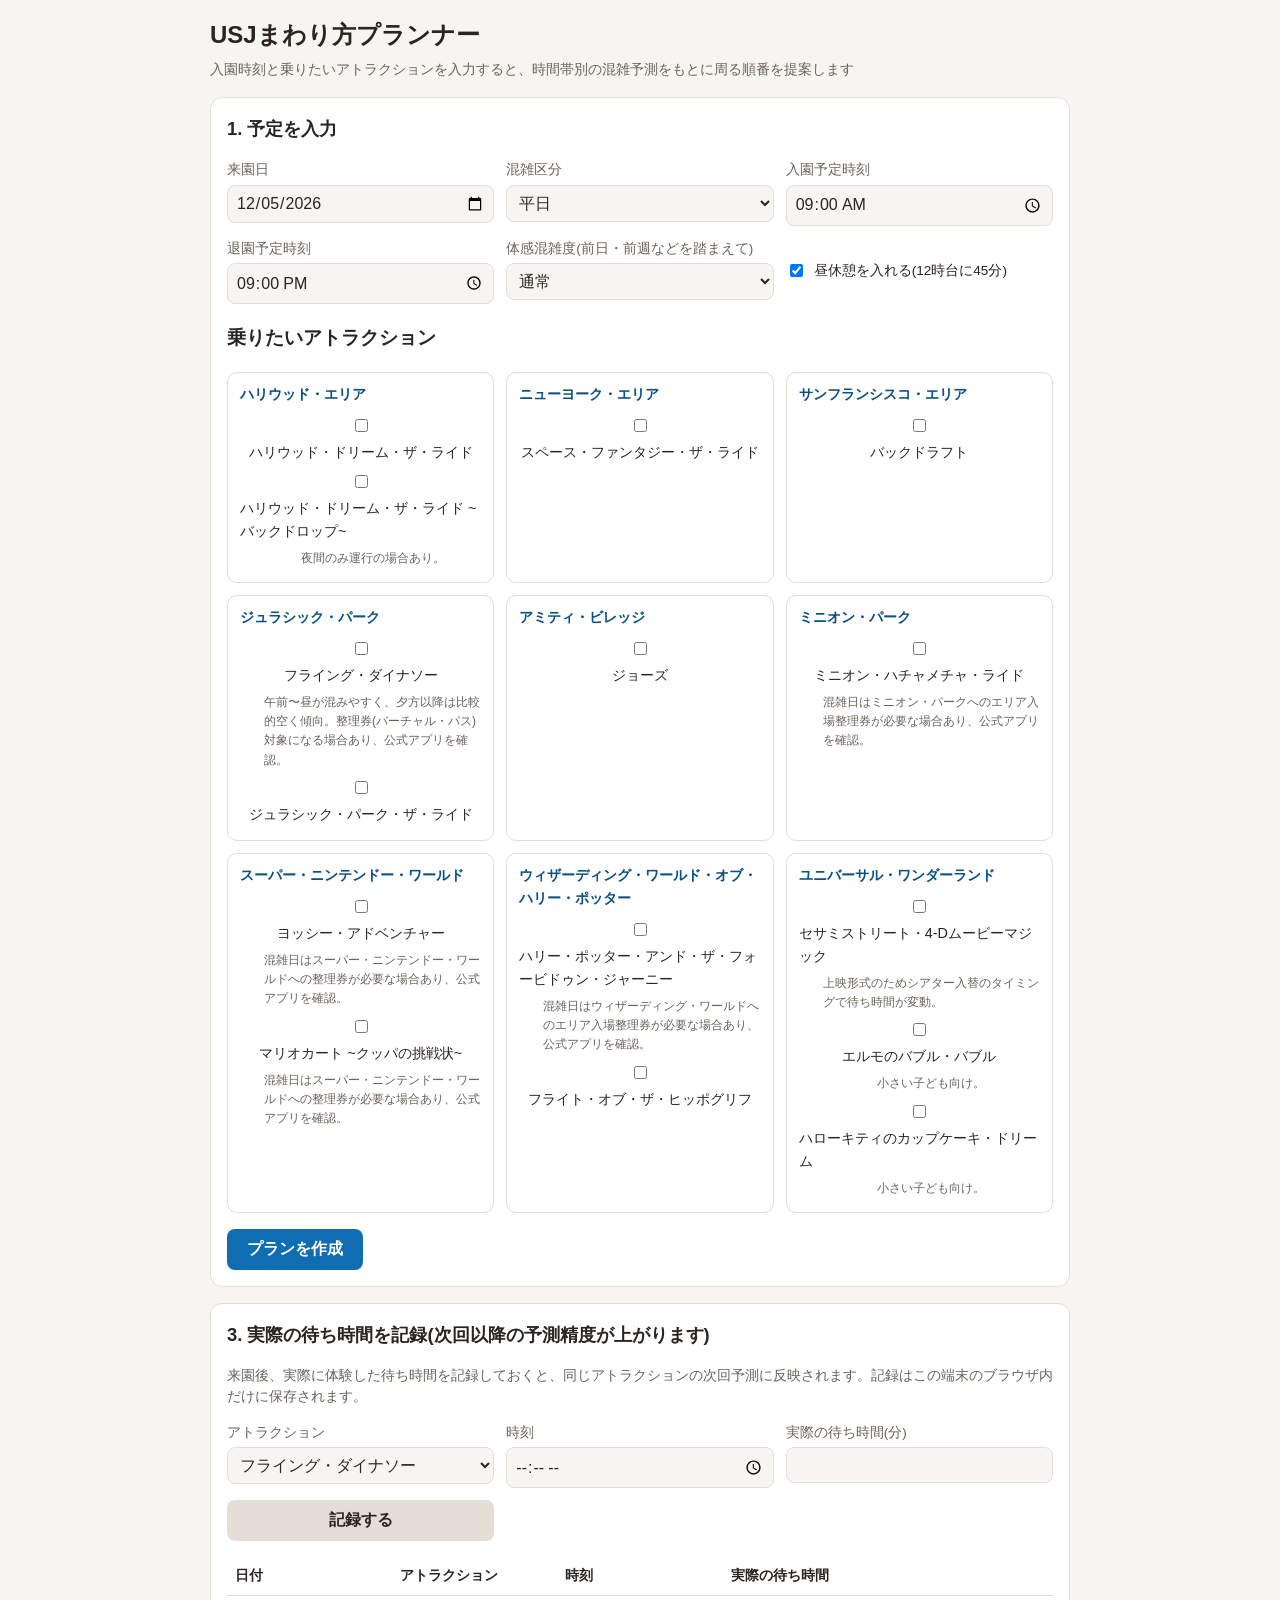
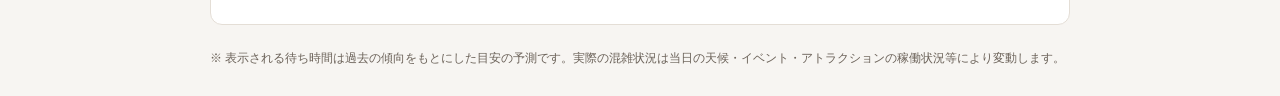
==== index.html @ 308ac6e0 "USJまわり方プランナーの初期実装を追加 来園時刻と乗りたいアトラクションを入力すると、時間帯別の混雑予測カーブに 基づいて周る順番と予想待ち時間を提案する静的Webアプリ。実際の待ち時間を 記録して" ====
<!doctype html>
<html lang="ja">
<head>
  <meta charset="UTF-8" />
  <meta name="viewport" content="width=device-width, initial-scale=1.0" />
  <title>USJまわり方プランナー</title>
  <link rel="stylesheet" href="style.css" />
</head>
<body>
  <header class="app-header">
    <h1>USJまわり方プランナー</h1>
    <p class="subtitle">入園時刻と乗りたいアトラクションを入力すると、時間帯別の混雑予測をもとに周る順番を提案します</p>
  </header>

  <main>
    <section class="card" id="form-section">
      <h2>1. 予定を入力</h2>
      <form id="plan-form">
        <div class="form-grid">
          <label>
            来園日
            <input type="date" id="visit-date" required />
          </label>
          <label>
            混雑区分
            <select id="day-type">
              <option value="weekday">平日</option>
              <option value="weekend">土日</option>
              <option value="holiday">祝日</option>
              <option value="peak">繁忙期(夏休み・GW・年末年始など)</option>
              <option value="event">イベント開催期(ハロウィン・クリスマスなど)</option>
            </select>
          </label>
          <label>
            入園予定時刻
            <input type="time" id="entry-time" value="09:00" required />
          </label>
          <label>
            退園予定時刻
            <input type="time" id="exit-time" value="21:00" required />
          </label>
          <label>
            体感混雑度(前日・前週などを踏まえて)
            <select id="felt-crowd">
              <option value="-0.2">空いている見込み</option>
              <option value="-0.1">やや空いている見込み</option>
              <option value="0" selected>通常</option>
              <option value="0.1">やや混雑する見込み</option>
              <option value="0.25">非常に混雑する見込み</option>
            </select>
          </label>
          <label class="checkbox-label">
            <input type="checkbox" id="lunch-break" checked />
            昼休憩を入れる(12時台に45分)
          </label>
        </div>

        <h3>乗りたいアトラクション</h3>
        <div id="attraction-list" class="attraction-list"></div>

        <button type="submit" class="primary-btn">プランを作成</button>
      </form>
    </section>

    <section class="card" id="result-section" hidden>
      <h2>2. 提案プラン</h2>
      <div id="summary" class="summary"></div>
      <table class="plan-table">
        <thead>
          <tr>
            <th>順番</th>
            <th>アトラクション</th>
            <th>到着目安</th>
            <th>予想待ち時間</th>
            <th>乗車後</th>
            <th>メモ</th>
          </tr>
        </thead>
        <tbody id="plan-body"></tbody>
      </table>
      <div id="leftover" class="leftover" hidden></div>

      <h3>時間帯別の混雑予測</h3>
      <p class="hint">選択したアトラクションごとの、時間帯別の予想待ち時間です。バーが低いほど空いている目安です。</p>
      <div id="forecast-charts"></div>
    </section>

    <section class="card" id="log-section">
      <h2>3. 実際の待ち時間を記録(次回以降の予測精度が上がります)</h2>
      <p class="hint">来園後、実際に体験した待ち時間を記録しておくと、同じアトラクションの次回予測に反映されます。記録はこの端末のブラウザ内だけに保存されます。</p>
      <form id="log-form" class="form-grid">
        <label>
          アトラクション
          <select id="log-attraction"></select>
        </label>
        <label>
          時刻
          <input type="time" id="log-time" required />
        </label>
        <label>
          実際の待ち時間(分)
          <input type="number" id="log-wait" min="0" step="5" required />
        </label>
        <button type="submit" class="secondary-btn">記録する</button>
      </form>
      <table class="plan-table" id="log-table" hidden>
        <thead>
          <tr>
            <th>日付</th>
            <th>アトラクション</th>
            <th>時刻</th>
            <th>実際の待ち時間</th>
            <th></th>
          </tr>
        </thead>
        <tbody id="log-body"></tbody>
      </table>
    </section>
  </main>

  <footer>
    <p>※ 表示される待ち時間は過去の傾向をもとにした目安の予測です。実際の混雑状況は当日の天候・イベント・アトラクションの稼働状況等により変動します。</p>
  </footer>

  <script src="data.js"></script>
  <script src="app.js"></script>
</body>
</html>
---- style.css ----
:root {
  --bg: #f7f5f2;
  --card-bg: #ffffff;
  --text: #2b2420;
  --muted: #6b6259;
  --accent: #0f6db3;
  --accent-dark: #0a4f85;
  --border: #e4ded6;
  --danger: #b3401c;
  color-scheme: light;
}

@media (prefers-color-scheme: dark) {
  :root:not([data-theme="light"]) {
    --bg: #17140f;
    --card-bg: #241f19;
    --text: #f1ece4;
    --muted: #b8ada0;
    --accent: #5bb3ee;
    --accent-dark: #7fc4f4;
    --border: #3a332a;
    --danger: #ff8f66;
  }
}

:root[data-theme="dark"] {
  --bg: #17140f;
  --card-bg: #241f19;
  --text: #f1ece4;
  --muted: #b8ada0;
  --accent: #5bb3ee;
  --accent-dark: #7fc4f4;
  --border: #3a332a;
  --danger: #ff8f66;
}

* {
  box-sizing: border-box;
}

body {
  margin: 0;
  padding: 16px;
  padding-bottom: calc(16px + env(safe-area-inset-bottom, 0px));
  padding-top: calc(16px + env(safe-area-inset-top, 0px));
  background: var(--bg);
  color: var(--text);
  font-family: -apple-system, BlinkMacSystemFont, "Hiragino Sans", "Yu Gothic", sans-serif;
  line-height: 1.6;
}

.app-header {
  max-width: 860px;
  margin: 0 auto 16px;
}

.app-header h1 {
  margin: 0 0 4px;
  font-size: 1.5rem;
}

.subtitle {
  margin: 0;
  color: var(--muted);
  font-size: 0.9rem;
}

main {
  max-width: 860px;
  margin: 0 auto;
  display: flex;
  flex-direction: column;
  gap: 16px;
}

.card {
  background: var(--card-bg);
  border: 1px solid var(--border);
  border-radius: 12px;
  padding: 16px;
}

.card h2 {
  margin-top: 0;
  font-size: 1.15rem;
}

.form-grid {
  display: grid;
  grid-template-columns: repeat(auto-fit, minmax(200px, 1fr));
  gap: 12px;
  margin-bottom: 16px;
}

label {
  display: flex;
  flex-direction: column;
  gap: 4px;
  font-size: 0.85rem;
  color: var(--muted);
}

.checkbox-label {
  flex-direction: row;
  align-items: center;
  gap: 8px;
  color: var(--text);
}

input, select, button {
  font-size: 1rem;
  font-family: inherit;
}

input[type="date"],
input[type="time"],
input[type="number"],
select {
  padding: 8px;
  border-radius: 8px;
  border: 1px solid var(--border);
  background: var(--bg);
  color: var(--text);
}

.attraction-list {
  display: grid;
  grid-template-columns: repeat(auto-fit, minmax(260px, 1fr));
  gap: 12px;
  margin-bottom: 16px;
}

.area-group {
  border: 1px solid var(--border);
  border-radius: 10px;
  padding: 10px 12px;
}

.area-group h4 {
  margin: 0 0 6px;
  font-size: 0.9rem;
  color: var(--accent-dark);
}

.attraction-item {
  display: flex;
  flex-wrap: wrap;
  align-items: center;
  gap: 6px;
  padding: 4px 0;
  font-size: 0.9rem;
  color: var(--text);
}

.attraction-item .note {
  flex-basis: 100%;
  color: var(--muted);
  font-size: 0.75rem;
  margin-left: 24px;
}

.primary-btn, .secondary-btn {
  border: none;
  border-radius: 8px;
  padding: 10px 20px;
  cursor: pointer;
  font-weight: 600;
}

.primary-btn {
  background: var(--accent);
  color: #fff;
}

.secondary-btn {
  background: var(--border);
  color: var(--text);
}

.link-btn {
  background: none;
  border: none;
  color: var(--danger);
  cursor: pointer;
  padding: 0;
  font-size: 0.85rem;
}

.summary {
  display: flex;
  gap: 16px;
  flex-wrap: wrap;
  margin-bottom: 12px;
}

.summary-item {
  background: var(--bg);
  border: 1px solid var(--border);
  border-radius: 8px;
  padding: 8px 14px;
  font-size: 0.9rem;
}

.plan-table {
  width: 100%;
  border-collapse: collapse;
  overflow-x: auto;
  display: block;
  margin-bottom: 12px;
}

.plan-table thead {
  display: table;
  width: 100%;
  table-layout: fixed;
}

.plan-table tbody {
  display: table;
  width: 100%;
  table-layout: fixed;
}

.plan-table th, .plan-table td {
  border-bottom: 1px solid var(--border);
  padding: 8px;
  text-align: left;
  font-size: 0.85rem;
  vertical-align: top;
}

.lunch-row td {
  text-align: center;
  color: var(--muted);
  font-style: italic;
}

.note {
  color: var(--muted);
}

.leftover {
  background: rgba(179, 64, 28, 0.1);
  border: 1px solid var(--danger);
  color: var(--danger);
  border-radius: 8px;
  padding: 8px 12px;
  font-size: 0.85rem;
  margin-bottom: 12px;
}

.hint {
  color: var(--muted);
  font-size: 0.85rem;
}

#forecast-charts {
  display: grid;
  grid-template-columns: repeat(auto-fit, minmax(280px, 1fr));
  gap: 16px;
}

.chart-block h4 {
  margin: 0 0 6px;
  font-size: 0.85rem;
}

.bar-chart {
  display: flex;
  align-items: flex-end;
  gap: 4px;
  height: 100px;
  border-bottom: 1px solid var(--border);
  padding-bottom: 2px;
}

.bar-wrap {
  flex: 1;
  display: flex;
  flex-direction: column;
  align-items: center;
  justify-content: flex-end;
  height: 100%;
}

.bar {
  width: 100%;
  max-width: 16px;
  background: var(--accent);
  border-radius: 3px 3px 0 0;
}

.bar-label {
  font-size: 0.6rem;
  color: var(--muted);
  margin-top: 2px;
}

footer {
  max-width: 860px;
  margin: 24px auto 0;
  color: var(--muted);
  font-size: 0.75rem;
}

@media (max-width: 480px) {
  .plan-table th, .plan-table td {
    font-size: 0.78rem;
    padding: 6px;
  }
}
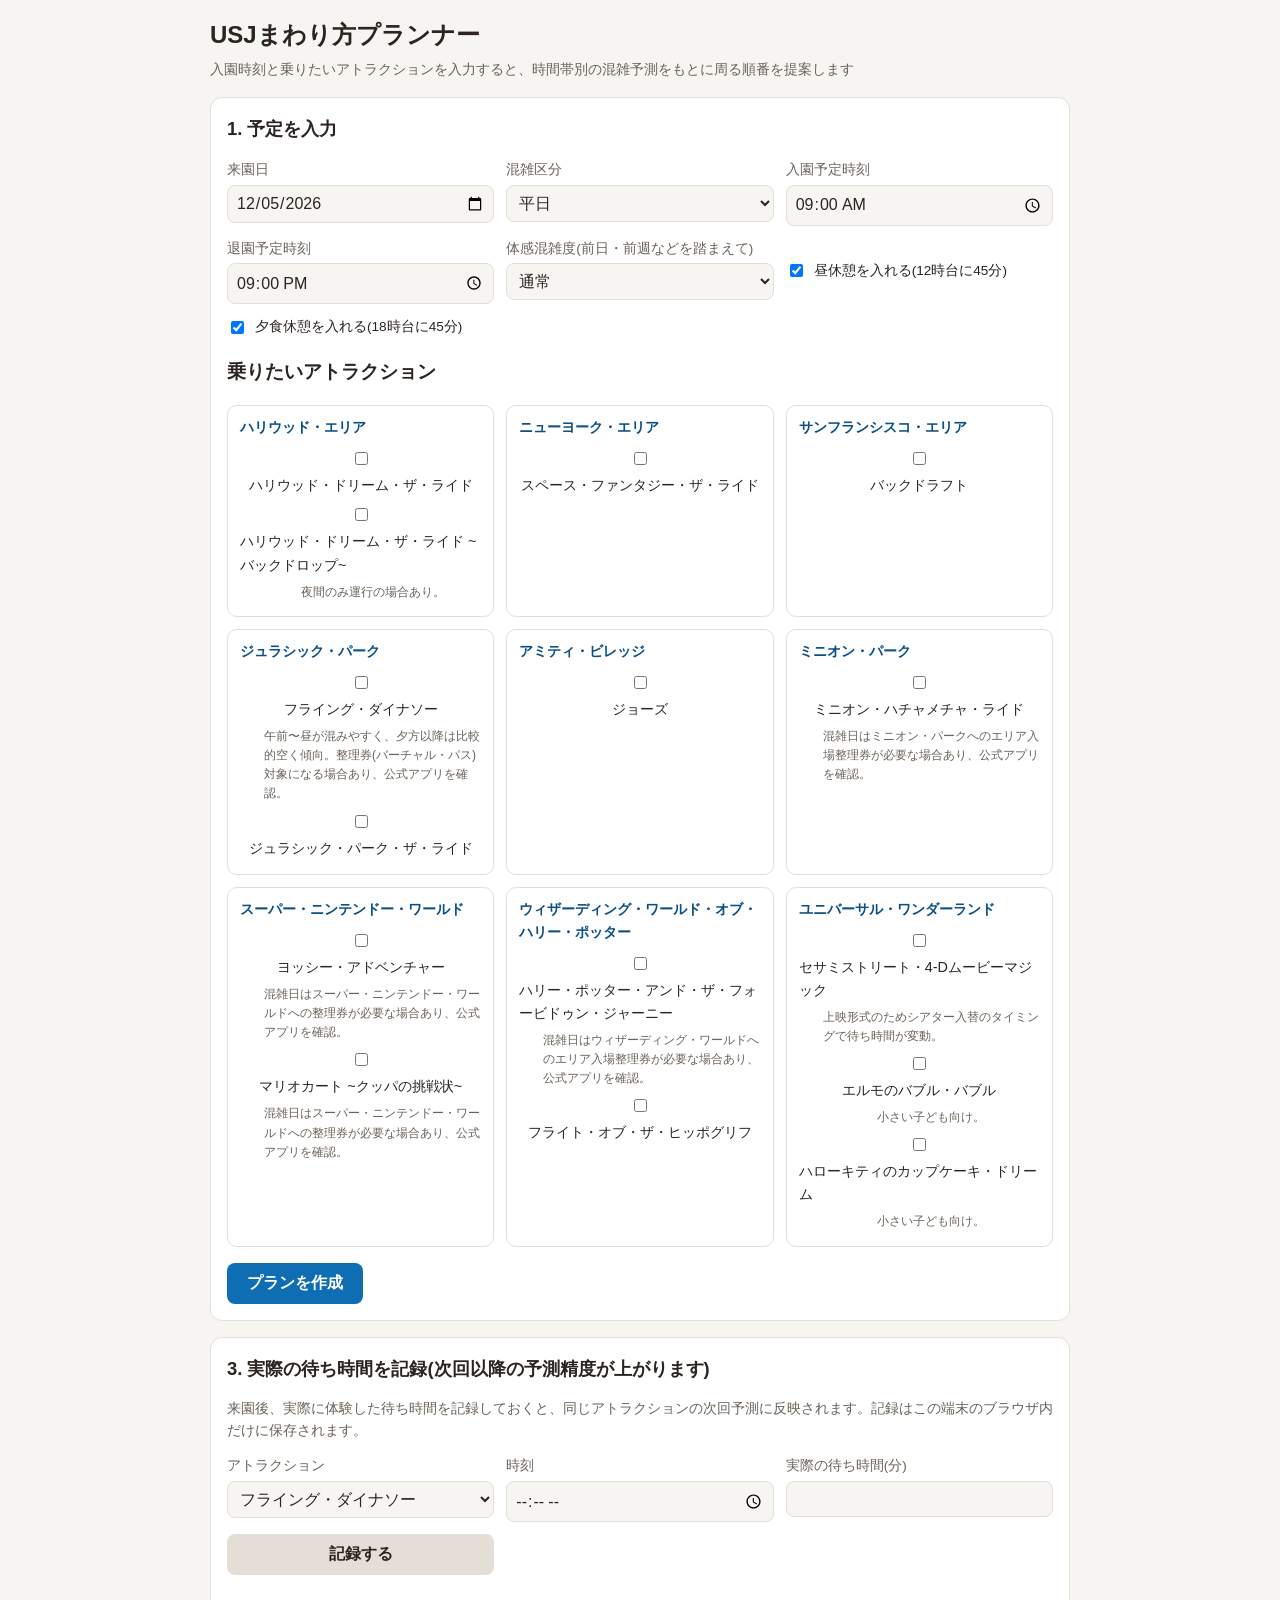
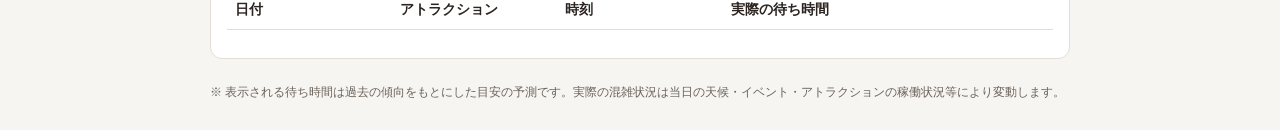
==== commit 0383afae: "むやみに長い空き時間を作らないよう調整し、夕食休憩と時間が厳しい場合のフォールバックを追加 - 「空いている時間まで待つ」ためのずらしは最大90分までに制限し、   目的のない長時間の空白ができないよ" ====
--- a/index.html
+++ b/index.html
@@ -52,6 +52,10 @@
           <label class="checkbox-label">
             <input type="checkbox" id="lunch-break" checked />
             昼休憩を入れる(12時台に45分)
+          </label>
+          <label class="checkbox-label">
+            <input type="checkbox" id="dinner-break" checked />
+            夕食休憩を入れる(18時台に45分)
           </label>
         </div>
 
--- a/style.css
+++ b/style.css
@@ -201,6 +201,12 @@
   font-size: 0.9rem;
 }
 
+.summary-warn {
+  background: rgba(179, 64, 28, 0.1);
+  border-color: var(--danger);
+  color: var(--danger);
+}
+
 .plan-table {
   width: 100%;
   border-collapse: collapse;
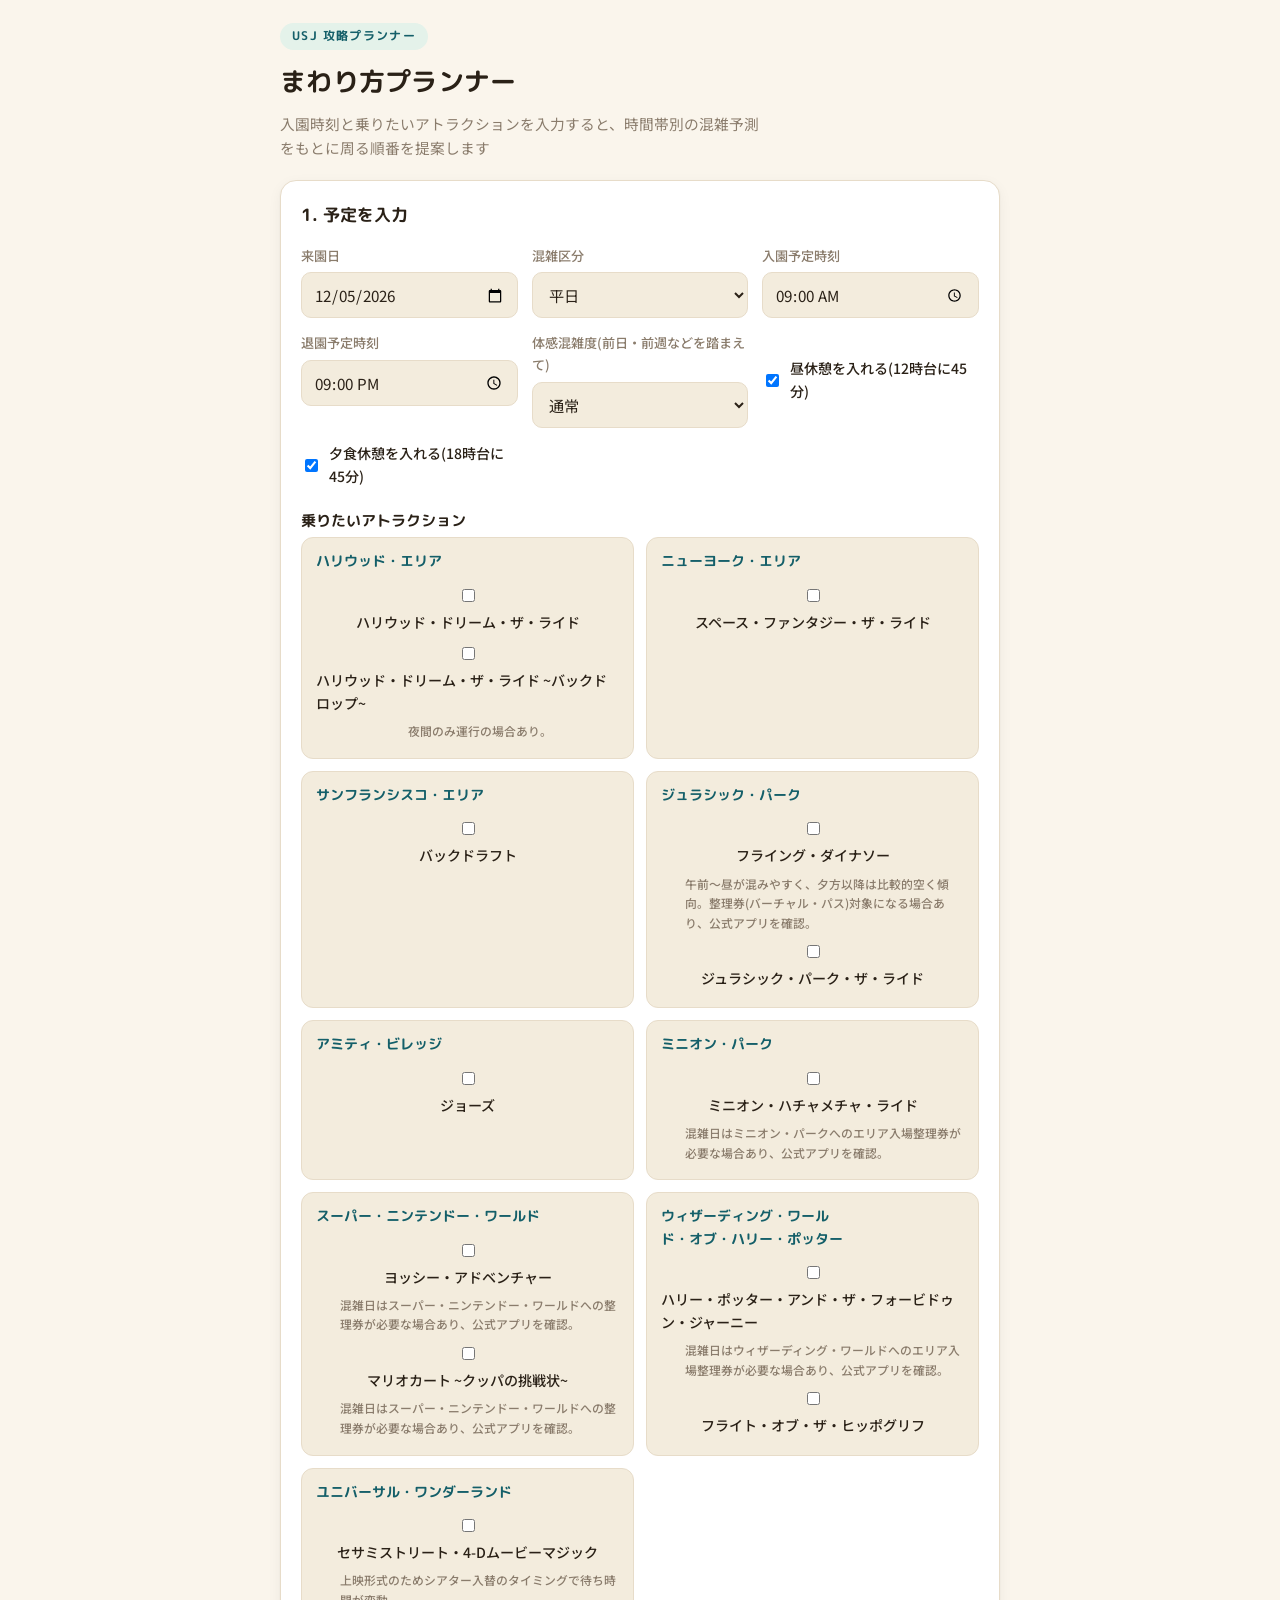
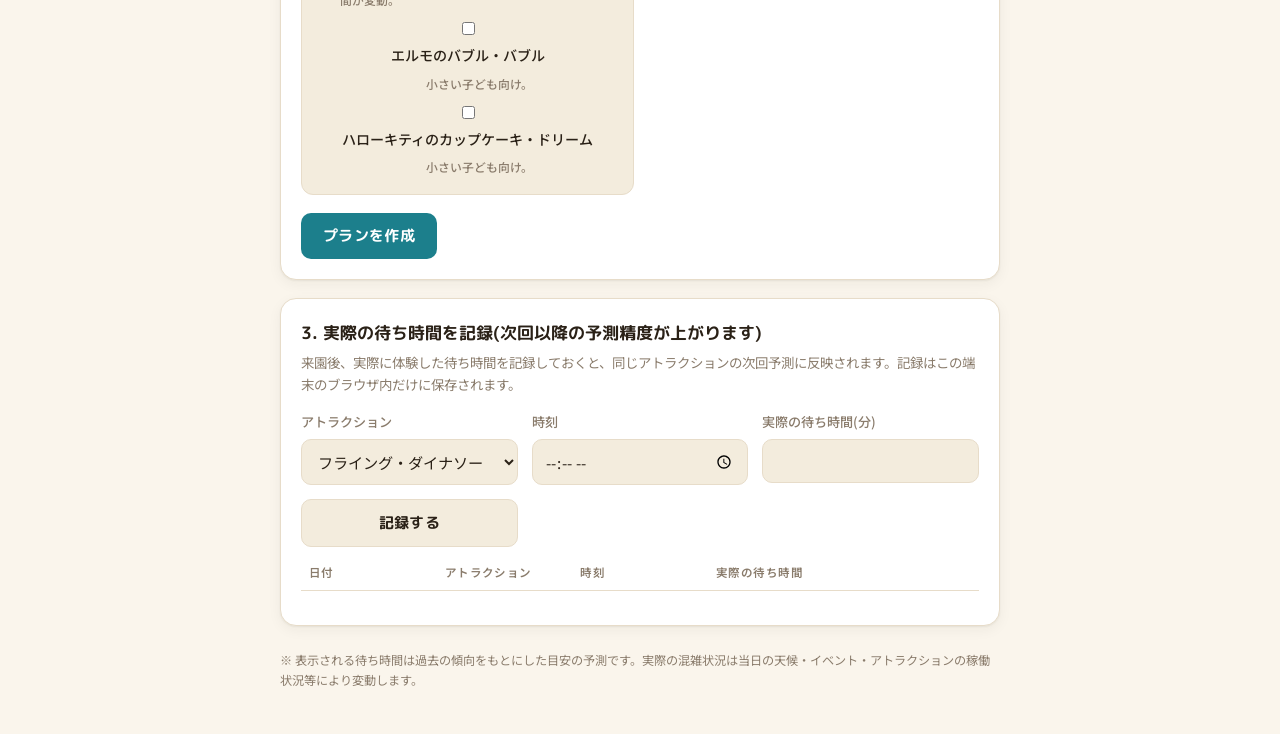
==== commit 44bedd5a: "UIをテーマパーク向けのデザインシステムに刷新 - M PLUS Rounded 1c(見出し)とNoto Sans JP(本文)をGoogle Fontsから読み込み - 待ち時間を短/中/長で色分" ====
--- a/index.html
+++ b/index.html
@@ -2,13 +2,17 @@
 <html lang="ja">
 <head>
   <meta charset="UTF-8" />
-  <meta name="viewport" content="width=device-width, initial-scale=1.0" />
+  <meta name="viewport" content="width=device-width, initial-scale=1.0, viewport-fit=cover" />
   <title>USJまわり方プランナー</title>
+  <link rel="preconnect" href="https://fonts.googleapis.com" />
+  <link rel="preconnect" href="https://fonts.gstatic.com" crossorigin />
+  <link rel="stylesheet" href="https://fonts.googleapis.com/css2?family=M+PLUS+Rounded+1c:wght@500;700&family=Noto+Sans+JP:wght@400;500;700&display=swap" />
   <link rel="stylesheet" href="style.css" />
 </head>
 <body>
   <header class="app-header">
-    <h1>USJまわり方プランナー</h1>
+    <span class="eyebrow">USJ 攻略プランナー</span>
+    <h1>まわり方プランナー</h1>
     <p class="subtitle">入園時刻と乗りたいアトラクションを入力すると、時間帯別の混雑予測をもとに周る順番を提案します</p>
   </header>
 
--- a/style.css
+++ b/style.css
@@ -1,103 +1,170 @@
+/* ---------- デザイントークン ---------- */
 :root {
-  --bg: #f7f5f2;
-  --card-bg: #ffffff;
-  --text: #2b2420;
-  --muted: #6b6259;
-  --accent: #0f6db3;
-  --accent-dark: #0a4f85;
-  --border: #e4ded6;
-  --danger: #b3401c;
+  --bg: #faf5ec;
+  --surface: #ffffff;
+  --surface-sunken: #f3ecdd;
+  --text: #2a2117;
+  --muted: #8a7c6c;
+  --border: #e7dcc9;
+  --accent: #1c7f8c;
+  --accent-strong: #145f69;
+  --accent-contrast: #ffffff;
+  --wait-short: #3e8f6b;
+  --wait-medium: #c07a1e;
+  --wait-long: #b8402f;
+  --wait-short-bg: #e4f2ea;
+  --wait-medium-bg: #f8ecd8;
+  --wait-long-bg: #f6e2de;
+  --shadow: 0 1px 2px rgba(42, 33, 23, 0.06), 0 4px 14px rgba(42, 33, 23, 0.05);
   color-scheme: light;
 }
 
 @media (prefers-color-scheme: dark) {
   :root:not([data-theme="light"]) {
-    --bg: #17140f;
-    --card-bg: #241f19;
-    --text: #f1ece4;
-    --muted: #b8ada0;
-    --accent: #5bb3ee;
-    --accent-dark: #7fc4f4;
-    --border: #3a332a;
-    --danger: #ff8f66;
+    --bg: #181410;
+    --surface: #241f18;
+    --surface-sunken: #1e1a14;
+    --text: #f2e9dc;
+    --muted: #b9a98f;
+    --border: #3a3226;
+    --accent: #52bcca;
+    --accent-strong: #79d0da;
+    --accent-contrast: #12232a;
+    --wait-short: #6fd3a4;
+    --wait-medium: #f0b04c;
+    --wait-long: #ec8271;
+    --wait-short-bg: #1f3229;
+    --wait-medium-bg: #362a17;
+    --wait-long-bg: #3a2320;
+    --shadow: 0 1px 2px rgba(0, 0, 0, 0.3), 0 6px 18px rgba(0, 0, 0, 0.25);
   }
 }
 
 :root[data-theme="dark"] {
-  --bg: #17140f;
-  --card-bg: #241f19;
-  --text: #f1ece4;
-  --muted: #b8ada0;
-  --accent: #5bb3ee;
-  --accent-dark: #7fc4f4;
-  --border: #3a332a;
-  --danger: #ff8f66;
+  --bg: #181410;
+  --surface: #241f18;
+  --surface-sunken: #1e1a14;
+  --text: #f2e9dc;
+  --muted: #b9a98f;
+  --border: #3a3226;
+  --accent: #52bcca;
+  --accent-strong: #79d0da;
+  --accent-contrast: #12232a;
+  --wait-short: #6fd3a4;
+  --wait-medium: #f0b04c;
+  --wait-long: #ec8271;
+  --wait-short-bg: #1f3229;
+  --wait-medium-bg: #362a17;
+  --wait-long-bg: #3a2320;
+  --shadow: 0 1px 2px rgba(0, 0, 0, 0.3), 0 6px 18px rgba(0, 0, 0, 0.25);
 }
 
 * {
   box-sizing: border-box;
 }
 
+html, body {
+  background: var(--bg);
+}
+
 body {
   margin: 0;
-  padding: 16px;
-  padding-bottom: calc(16px + env(safe-area-inset-bottom, 0px));
-  padding-top: calc(16px + env(safe-area-inset-top, 0px));
-  background: var(--bg);
-  color: var(--text);
-  font-family: -apple-system, BlinkMacSystemFont, "Hiragino Sans", "Yu Gothic", sans-serif;
-  line-height: 1.6;
-}
+  padding: 20px 16px calc(32px + env(safe-area-inset-bottom, 0px));
+  padding-top: calc(20px + env(safe-area-inset-top, 0px));
+  color: var(--text);
+  font-family: "Noto Sans JP", "Hiragino Sans", "Yu Gothic", sans-serif;
+  line-height: 1.65;
+  -webkit-text-size-adjust: 100%;
+}
+
+h1, h2, h3, h4 {
+  font-family: "M PLUS Rounded 1c", "Hiragino Sans", sans-serif;
+  font-weight: 700;
+  text-wrap: balance;
+  margin: 0;
+}
+
+/* ---------- ヘッダー ---------- */
 
 .app-header {
-  max-width: 860px;
-  margin: 0 auto 16px;
+  max-width: 720px;
+  margin: 0 auto 20px;
+}
+
+.eyebrow {
+  display: inline-flex;
+  align-items: center;
+  gap: 6px;
+  font-family: "M PLUS Rounded 1c", sans-serif;
+  font-size: 0.72rem;
+  font-weight: 700;
+  letter-spacing: 0.12em;
+  color: var(--accent-strong);
+  background: var(--wait-short-bg);
+  border-radius: 999px;
+  padding: 4px 12px;
+  margin-bottom: 10px;
 }
 
 .app-header h1 {
-  margin: 0 0 4px;
-  font-size: 1.5rem;
+  font-size: 1.65rem;
+  letter-spacing: 0.01em;
 }
 
 .subtitle {
-  margin: 0;
-  color: var(--muted);
-  font-size: 0.9rem;
+  margin: 8px 0 0;
+  color: var(--muted);
+  font-size: 0.92rem;
+  max-width: 60ch;
 }
 
 main {
-  max-width: 860px;
+  max-width: 720px;
   margin: 0 auto;
   display: flex;
   flex-direction: column;
-  gap: 16px;
-}
+  gap: 18px;
+}
+
+/* ---------- カード共通 ---------- */
 
 .card {
-  background: var(--card-bg);
+  background: var(--surface);
   border: 1px solid var(--border);
-  border-radius: 12px;
-  padding: 16px;
+  border-radius: 16px;
+  padding: 20px;
+  box-shadow: var(--shadow);
 }
 
 .card h2 {
-  margin-top: 0;
-  font-size: 1.15rem;
-}
+  font-size: 1.05rem;
+  display: flex;
+  align-items: baseline;
+  gap: 8px;
+  margin-bottom: 4px;
+}
+
+.card h3 {
+  font-size: 0.95rem;
+  margin: 20px 0 4px;
+}
+
+/* ---------- フォーム ---------- */
 
 .form-grid {
   display: grid;
   grid-template-columns: repeat(auto-fit, minmax(200px, 1fr));
-  gap: 12px;
-  margin-bottom: 16px;
+  gap: 14px;
+  margin: 16px 0;
 }
 
 label {
   display: flex;
   flex-direction: column;
-  gap: 4px;
-  font-size: 0.85rem;
-  color: var(--muted);
+  gap: 6px;
+  font-size: 0.82rem;
+  color: var(--muted);
+  font-weight: 500;
 }
 
 .checkbox-label {
@@ -105,41 +172,49 @@
   align-items: center;
   gap: 8px;
   color: var(--text);
+  font-size: 0.88rem;
 }
 
 input, select, button {
-  font-size: 1rem;
+  font-size: 0.95rem;
   font-family: inherit;
+  color: var(--text);
 }
 
 input[type="date"],
 input[type="time"],
 input[type="number"],
 select {
-  padding: 8px;
-  border-radius: 8px;
+  padding: 10px 12px;
+  border-radius: 10px;
   border: 1px solid var(--border);
-  background: var(--bg);
-  color: var(--text);
+  background: var(--surface-sunken);
+  color: var(--text);
+}
+
+input:focus-visible, select:focus-visible, button:focus-visible, .link-btn:focus-visible {
+  outline: 2px solid var(--accent);
+  outline-offset: 2px;
 }
 
 .attraction-list {
   display: grid;
   grid-template-columns: repeat(auto-fit, minmax(260px, 1fr));
   gap: 12px;
-  margin-bottom: 16px;
+  margin-bottom: 18px;
 }
 
 .area-group {
   border: 1px solid var(--border);
-  border-radius: 10px;
-  padding: 10px 12px;
+  background: var(--surface-sunken);
+  border-radius: 12px;
+  padding: 12px 14px;
 }
 
 .area-group h4 {
-  margin: 0 0 6px;
-  font-size: 0.9rem;
-  color: var(--accent-dark);
+  margin: 0 0 8px;
+  font-size: 0.85rem;
+  color: var(--accent-strong);
 }
 
 .attraction-item {
@@ -147,135 +222,190 @@
   flex-wrap: wrap;
   align-items: center;
   gap: 6px;
-  padding: 4px 0;
-  font-size: 0.9rem;
+  padding: 5px 0;
+  font-size: 0.88rem;
   color: var(--text);
 }
 
 .attraction-item .note {
   flex-basis: 100%;
   color: var(--muted);
-  font-size: 0.75rem;
+  font-size: 0.74rem;
   margin-left: 24px;
 }
 
 .primary-btn, .secondary-btn {
   border: none;
-  border-radius: 8px;
-  padding: 10px 20px;
+  border-radius: 10px;
+  padding: 12px 22px;
   cursor: pointer;
-  font-weight: 600;
+  font-weight: 700;
+  font-family: "M PLUS Rounded 1c", sans-serif;
+  letter-spacing: 0.02em;
 }
 
 .primary-btn {
   background: var(--accent);
-  color: #fff;
+  color: var(--accent-contrast);
+}
+
+.primary-btn:hover {
+  background: var(--accent-strong);
 }
 
 .secondary-btn {
-  background: var(--border);
+  background: var(--surface-sunken);
+  border: 1px solid var(--border);
   color: var(--text);
 }
 
 .link-btn {
   background: none;
   border: none;
-  color: var(--danger);
+  color: var(--wait-long);
   cursor: pointer;
   padding: 0;
-  font-size: 0.85rem;
-}
+  font-size: 0.82rem;
+  text-decoration: underline;
+}
+
+/* ---------- 結果サマリー ---------- */
 
 .summary {
   display: flex;
-  gap: 16px;
+  gap: 10px;
   flex-wrap: wrap;
-  margin-bottom: 12px;
+  margin: 14px 0;
 }
 
 .summary-item {
-  background: var(--bg);
+  background: var(--surface-sunken);
   border: 1px solid var(--border);
-  border-radius: 8px;
-  padding: 8px 14px;
-  font-size: 0.9rem;
+  border-radius: 10px;
+  padding: 9px 14px;
+  font-size: 0.86rem;
+  font-variant-numeric: tabular-nums;
+}
+
+.summary-item strong {
+  font-family: "M PLUS Rounded 1c", sans-serif;
+  font-variant-numeric: tabular-nums;
 }
 
 .summary-warn {
-  background: rgba(179, 64, 28, 0.1);
-  border-color: var(--danger);
-  color: var(--danger);
-}
+  background: var(--wait-long-bg);
+  border-color: var(--wait-long);
+  color: var(--wait-long);
+}
+
+/* ---------- プランテーブル(タイムライン風) ---------- */
 
 .plan-table {
   width: 100%;
-  border-collapse: collapse;
+  border-collapse: separate;
+  border-spacing: 0;
   overflow-x: auto;
   display: block;
-  margin-bottom: 12px;
-}
-
-.plan-table thead {
-  display: table;
-  width: 100%;
-  table-layout: fixed;
-}
-
+  margin: 14px 0;
+}
+
+.plan-table thead,
 .plan-table tbody {
   display: table;
   width: 100%;
   table-layout: fixed;
 }
 
-.plan-table th, .plan-table td {
+.plan-table th {
+  text-align: left;
+  font-size: 0.72rem;
+  color: var(--muted);
+  font-weight: 600;
+  letter-spacing: 0.04em;
+  padding: 0 8px 8px;
   border-bottom: 1px solid var(--border);
-  padding: 8px;
-  text-align: left;
-  font-size: 0.85rem;
+}
+
+.plan-table td {
+  padding: 10px 8px;
+  border-bottom: 1px solid var(--border);
+  font-size: 0.86rem;
   vertical-align: top;
+}
+
+.plan-table tbody tr:last-child td {
+  border-bottom: none;
+}
+
+.plan-table td:first-child {
+  font-family: "M PLUS Rounded 1c", sans-serif;
+  color: var(--accent-strong);
+  font-variant-numeric: tabular-nums;
+  width: 2.2em;
 }
 
 .lunch-row td {
   text-align: center;
   color: var(--muted);
   font-style: italic;
-}
+  background: var(--surface-sunken);
+  border-radius: 8px;
+}
+
+.wait-pill {
+  display: inline-flex;
+  align-items: center;
+  padding: 3px 10px;
+  border-radius: 999px;
+  font-weight: 700;
+  font-size: 0.82rem;
+  font-variant-numeric: tabular-nums;
+  white-space: nowrap;
+}
+
+.wait-short { color: var(--wait-short); background: var(--wait-short-bg); }
+.wait-medium { color: var(--wait-medium); background: var(--wait-medium-bg); }
+.wait-long { color: var(--wait-long); background: var(--wait-long-bg); }
 
 .note {
   color: var(--muted);
 }
 
 .leftover {
-  background: rgba(179, 64, 28, 0.1);
-  border: 1px solid var(--danger);
-  color: var(--danger);
-  border-radius: 8px;
-  padding: 8px 12px;
-  font-size: 0.85rem;
-  margin-bottom: 12px;
+  background: var(--wait-long-bg);
+  border: 1px solid var(--wait-long);
+  color: var(--wait-long);
+  border-radius: 10px;
+  padding: 10px 14px;
+  font-size: 0.86rem;
+  margin: 12px 0;
 }
 
 .hint {
   color: var(--muted);
-  font-size: 0.85rem;
-}
+  font-size: 0.84rem;
+  margin: 4px 0 12px;
+}
+
+/* ---------- 混雑予測チャート ---------- */
 
 #forecast-charts {
   display: grid;
-  grid-template-columns: repeat(auto-fit, minmax(280px, 1fr));
+  grid-template-columns: repeat(auto-fit, minmax(260px, 1fr));
   gap: 16px;
 }
 
 .chart-block h4 {
-  margin: 0 0 6px;
-  font-size: 0.85rem;
+  margin: 0 0 8px;
+  font-size: 0.84rem;
+  color: var(--text);
 }
 
 .bar-chart {
   display: flex;
   align-items: flex-end;
   gap: 4px;
-  height: 100px;
+  height: 96px;
   border-bottom: 1px solid var(--border);
   padding-bottom: 2px;
 }
@@ -292,26 +422,30 @@
 .bar {
   width: 100%;
   max-width: 16px;
-  background: var(--accent);
   border-radius: 3px 3px 0 0;
 }
+
+.bar.wait-short { background: var(--wait-short); }
+.bar.wait-medium { background: var(--wait-medium); }
+.bar.wait-long { background: var(--wait-long); }
 
 .bar-label {
   font-size: 0.6rem;
   color: var(--muted);
-  margin-top: 2px;
+  margin-top: 4px;
+  font-variant-numeric: tabular-nums;
 }
 
 footer {
-  max-width: 860px;
+  max-width: 720px;
   margin: 24px auto 0;
   color: var(--muted);
-  font-size: 0.75rem;
+  font-size: 0.76rem;
 }
 
 @media (max-width: 480px) {
   .plan-table th, .plan-table td {
-    font-size: 0.78rem;
-    padding: 6px;
+    font-size: 0.8rem;
+    padding: 8px 6px;
   }
 }
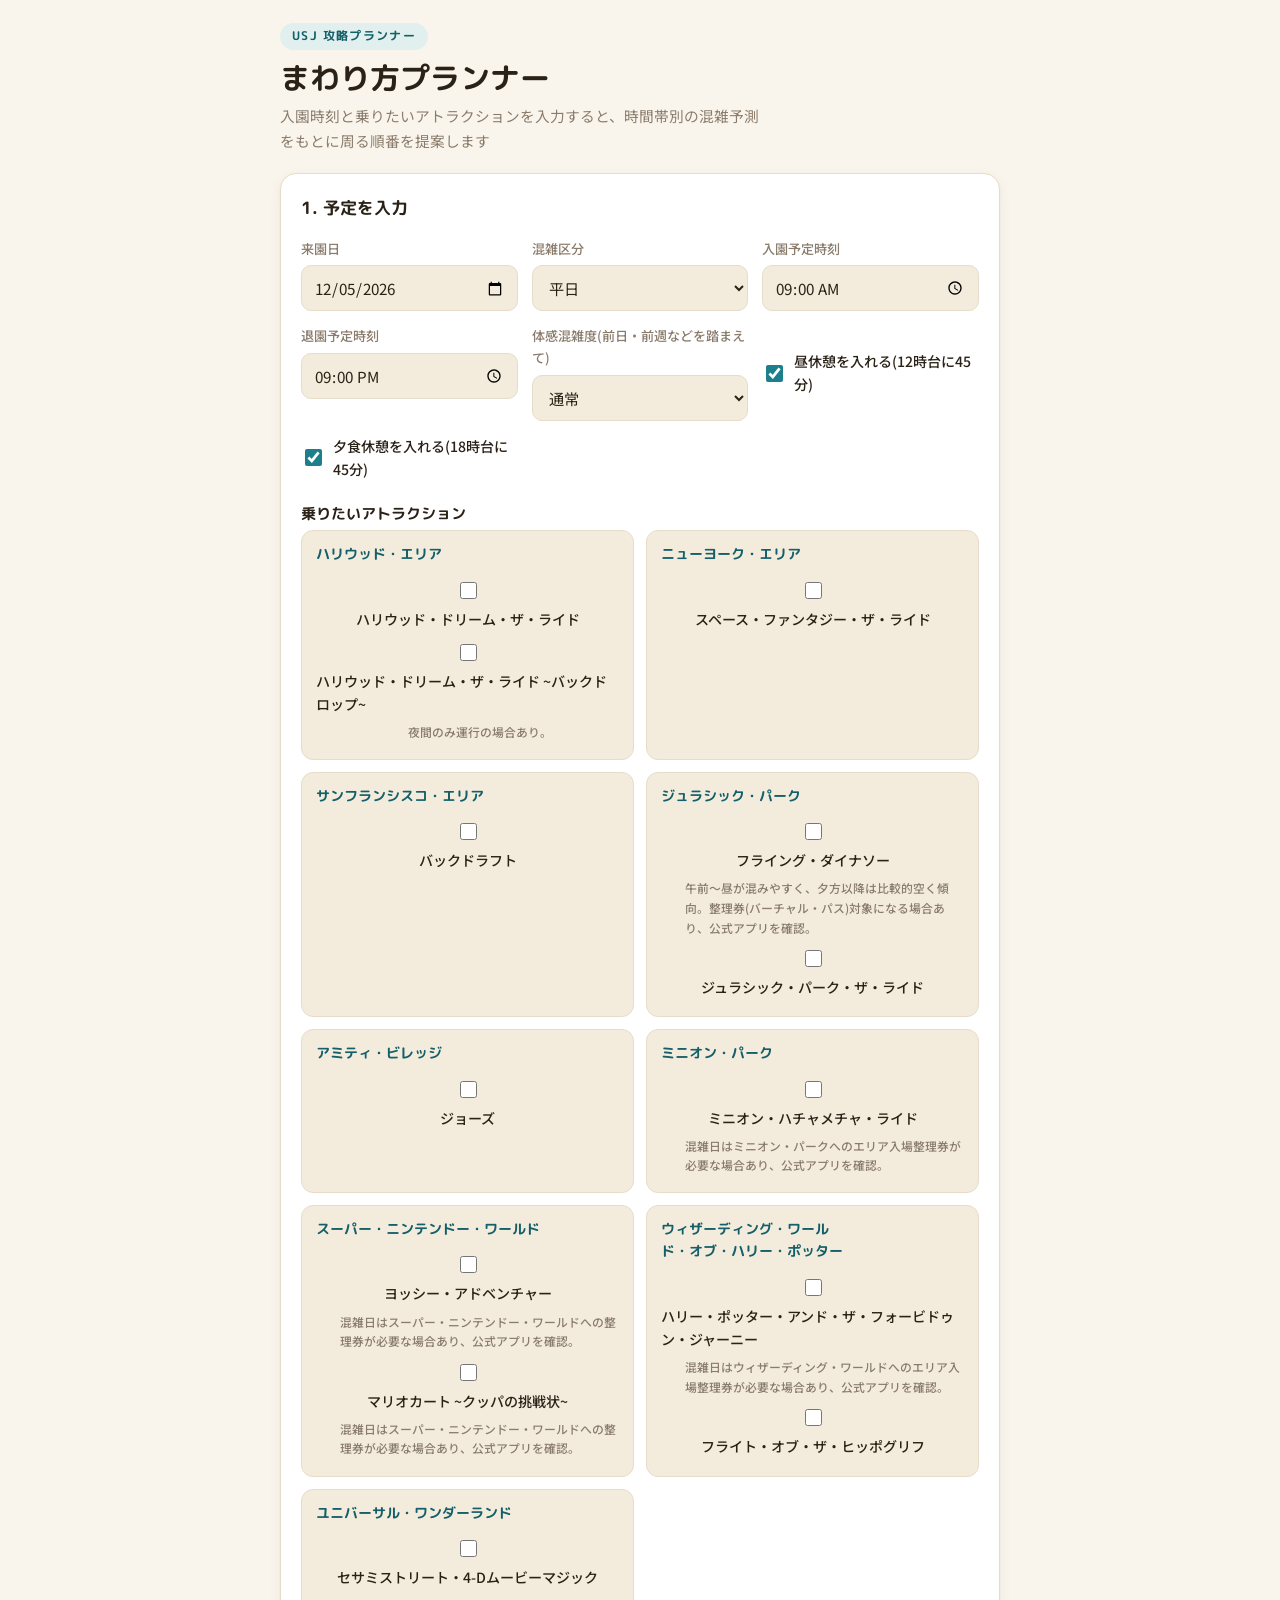
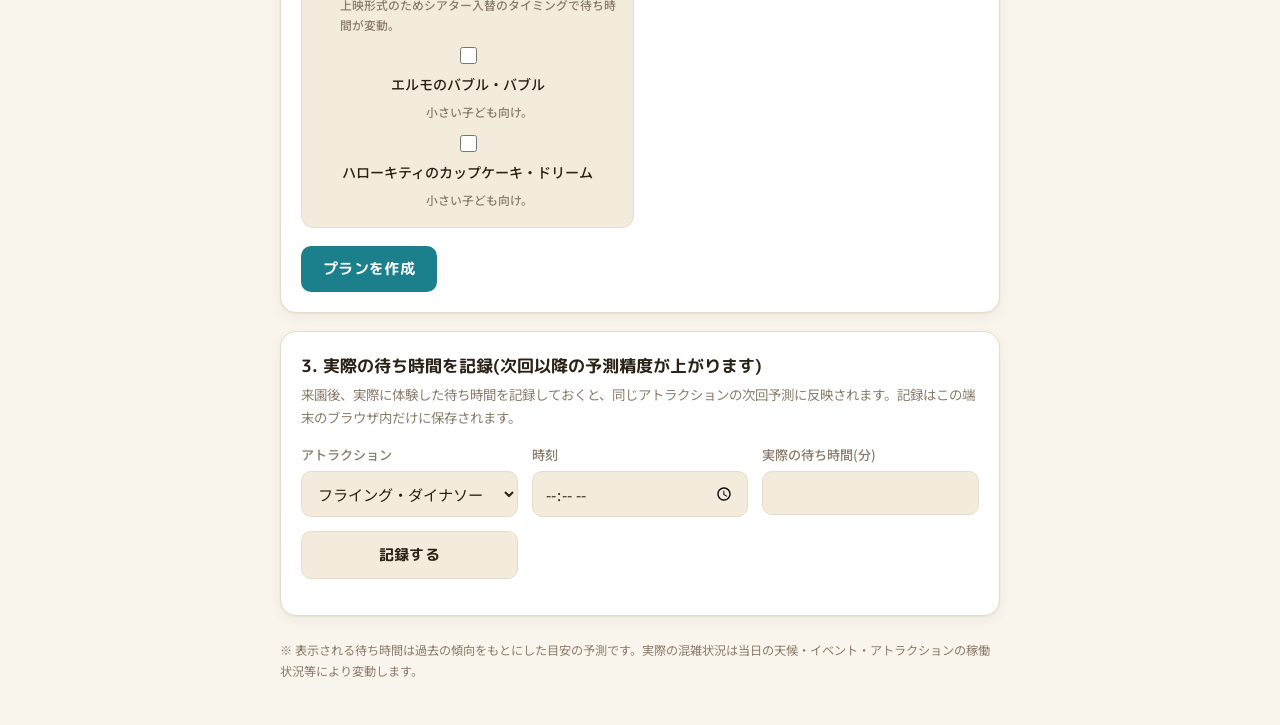
==== commit 41fe18a9: "提案プランをテーブルからタイムライン表示に作り直し、細部のデザインを整理 スマホ幅(390px前後)でテーブルレイアウトのままだと「アトラクション」列の 見出しや長い名称が一文字ずつ折り返され読みにく" ====
--- a/index.html
+++ b/index.html
@@ -73,19 +73,7 @@
     <section class="card" id="result-section" hidden>
       <h2>2. 提案プラン</h2>
       <div id="summary" class="summary"></div>
-      <table class="plan-table">
-        <thead>
-          <tr>
-            <th>順番</th>
-            <th>アトラクション</th>
-            <th>到着目安</th>
-            <th>予想待ち時間</th>
-            <th>乗車後</th>
-            <th>メモ</th>
-          </tr>
-        </thead>
-        <tbody id="plan-body"></tbody>
-      </table>
+      <div id="plan-body" class="itinerary"></div>
       <div id="leftover" class="leftover" hidden></div>
 
       <h3>時間帯別の混雑予測</h3>
@@ -111,18 +99,9 @@
         </label>
         <button type="submit" class="secondary-btn">記録する</button>
       </form>
-      <table class="plan-table" id="log-table" hidden>
-        <thead>
-          <tr>
-            <th>日付</th>
-            <th>アトラクション</th>
-            <th>時刻</th>
-            <th>実際の待ち時間</th>
-            <th></th>
-          </tr>
-        </thead>
-        <tbody id="log-body"></tbody>
-      </table>
+      <div id="log-table" class="log-list" hidden>
+        <div id="log-body"></div>
+      </div>
     </section>
   </main>
 
--- a/style.css
+++ b/style.css
@@ -9,6 +9,7 @@
   --accent: #1c7f8c;
   --accent-strong: #145f69;
   --accent-contrast: #ffffff;
+  --accent-soft: #e1f0ee;
   --wait-short: #3e8f6b;
   --wait-medium: #c07a1e;
   --wait-long: #b8402f;
@@ -30,6 +31,7 @@
     --accent: #52bcca;
     --accent-strong: #79d0da;
     --accent-contrast: #12232a;
+    --accent-soft: #1d3335;
     --wait-short: #6fd3a4;
     --wait-medium: #f0b04c;
     --wait-long: #ec8271;
@@ -50,6 +52,7 @@
   --accent: #52bcca;
   --accent-strong: #79d0da;
   --accent-contrast: #12232a;
+  --accent-soft: #1d3335;
   --wait-short: #6fd3a4;
   --wait-medium: #f0b04c;
   --wait-long: #ec8271;
@@ -100,15 +103,16 @@
   font-weight: 700;
   letter-spacing: 0.12em;
   color: var(--accent-strong);
-  background: var(--wait-short-bg);
+  background: var(--accent-soft);
   border-radius: 999px;
   padding: 4px 12px;
   margin-bottom: 10px;
 }
 
 .app-header h1 {
-  font-size: 1.65rem;
-  letter-spacing: 0.01em;
+  font-size: 1.9rem;
+  letter-spacing: 0;
+  line-height: 1.2;
 }
 
 .subtitle {
@@ -190,6 +194,13 @@
   border: 1px solid var(--border);
   background: var(--surface-sunken);
   color: var(--text);
+}
+
+input[type="checkbox"] {
+  accent-color: var(--accent);
+  width: 17px;
+  height: 17px;
+  flex: 0 0 auto;
 }
 
 input:focus-visible, select:focus-visible, button:focus-visible, .link-btn:focus-visible {
@@ -298,58 +309,142 @@
   color: var(--wait-long);
 }
 
-/* ---------- プランテーブル(タイムライン風) ---------- */
-
-.plan-table {
-  width: 100%;
-  border-collapse: separate;
-  border-spacing: 0;
-  overflow-x: auto;
-  display: block;
-  margin: 14px 0;
-}
-
-.plan-table thead,
-.plan-table tbody {
-  display: table;
-  width: 100%;
-  table-layout: fixed;
-}
-
-.plan-table th {
-  text-align: left;
-  font-size: 0.72rem;
-  color: var(--muted);
+/* ---------- 提案プラン(タイムライン表示) ---------- */
+
+.itinerary {
+  display: flex;
+  flex-direction: column;
+  gap: 10px;
+  margin: 16px 0;
+}
+
+.itinerary-item {
+  display: flex;
+  gap: 14px;
+  padding: 12px 14px;
+  border: 1px solid var(--border);
+  border-radius: 12px;
+  background: var(--surface-sunken);
+}
+
+.itinerary-time {
+  flex: 0 0 auto;
+  display: flex;
+  flex-direction: column;
+  align-items: center;
+  gap: 1px;
+  min-width: 3.4em;
+  font-family: "M PLUS Rounded 1c", sans-serif;
+  font-variant-numeric: tabular-nums;
+  font-size: 0.8rem;
+  color: var(--accent-strong);
+  text-align: center;
+  padding-top: 2px;
+}
+
+.itinerary-time-arrow {
+  color: var(--muted);
+  font-size: 0.68rem;
+}
+
+.itinerary-main {
+  flex: 1 1 auto;
+  min-width: 0;
+}
+
+.itinerary-head {
+  display: flex;
+  align-items: center;
+  gap: 8px;
+  flex-wrap: wrap;
+}
+
+.itinerary-order {
+  flex: 0 0 auto;
+  display: inline-flex;
+  align-items: center;
+  justify-content: center;
+  width: 20px;
+  height: 20px;
+  border-radius: 50%;
+  background: var(--accent);
+  color: var(--accent-contrast);
+  font-size: 0.7rem;
+  font-weight: 700;
+}
+
+.itinerary-name {
+  flex: 1 1 auto;
+  min-width: 0;
+  font-weight: 700;
+  font-size: 0.92rem;
+  overflow-wrap: break-word;
+}
+
+.itinerary-meta {
+  margin-top: 4px;
+  color: var(--muted);
+  font-size: 0.78rem;
+}
+
+.itinerary-tip {
+  margin-top: 4px;
+  color: var(--accent-strong);
+  font-size: 0.78rem;
+}
+
+.itinerary-break {
+  text-align: center;
+  color: var(--muted);
+  font-size: 0.84rem;
+  padding: 10px;
+  background: var(--surface-sunken);
+  border: 1px dashed var(--border);
+  border-radius: 10px;
+}
+
+.itinerary-break-time {
+  margin-left: 4px;
+  font-variant-numeric: tabular-nums;
+}
+
+/* ---------- 実績記録リスト ---------- */
+
+.log-list {
+  margin-top: 14px;
+  display: flex;
+  flex-direction: column;
+  gap: 8px;
+}
+
+.log-row {
+  display: flex;
+  align-items: center;
+  gap: 10px;
+  padding: 9px 12px;
+  border: 1px solid var(--border);
+  border-radius: 10px;
+  background: var(--surface-sunken);
+}
+
+.log-row-main {
+  flex: 1 1 auto;
+  min-width: 0;
+  display: flex;
+  flex-direction: column;
+  gap: 1px;
+}
+
+.log-row-name {
   font-weight: 600;
-  letter-spacing: 0.04em;
-  padding: 0 8px 8px;
-  border-bottom: 1px solid var(--border);
-}
-
-.plan-table td {
-  padding: 10px 8px;
-  border-bottom: 1px solid var(--border);
   font-size: 0.86rem;
-  vertical-align: top;
-}
-
-.plan-table tbody tr:last-child td {
-  border-bottom: none;
-}
-
-.plan-table td:first-child {
-  font-family: "M PLUS Rounded 1c", sans-serif;
-  color: var(--accent-strong);
-  font-variant-numeric: tabular-nums;
-  width: 2.2em;
-}
-
-.lunch-row td {
-  text-align: center;
-  color: var(--muted);
-  font-style: italic;
-  background: var(--surface-sunken);
-  border-radius: 8px;
+  overflow-wrap: break-word;
+}
+
+.log-row-meta {
+  color: var(--muted);
+  font-size: 0.74rem;
+  font-variant-numeric: tabular-nums;
 }
 
 .wait-pill {
@@ -444,8 +539,13 @@
 }
 
 @media (max-width: 480px) {
-  .plan-table th, .plan-table td {
-    font-size: 0.8rem;
-    padding: 8px 6px;
+  .itinerary-item {
+    padding: 10px 12px;
+    gap: 10px;
   }
-}
+
+  .itinerary-time {
+    min-width: 2.9em;
+    font-size: 0.74rem;
+  }
+}
